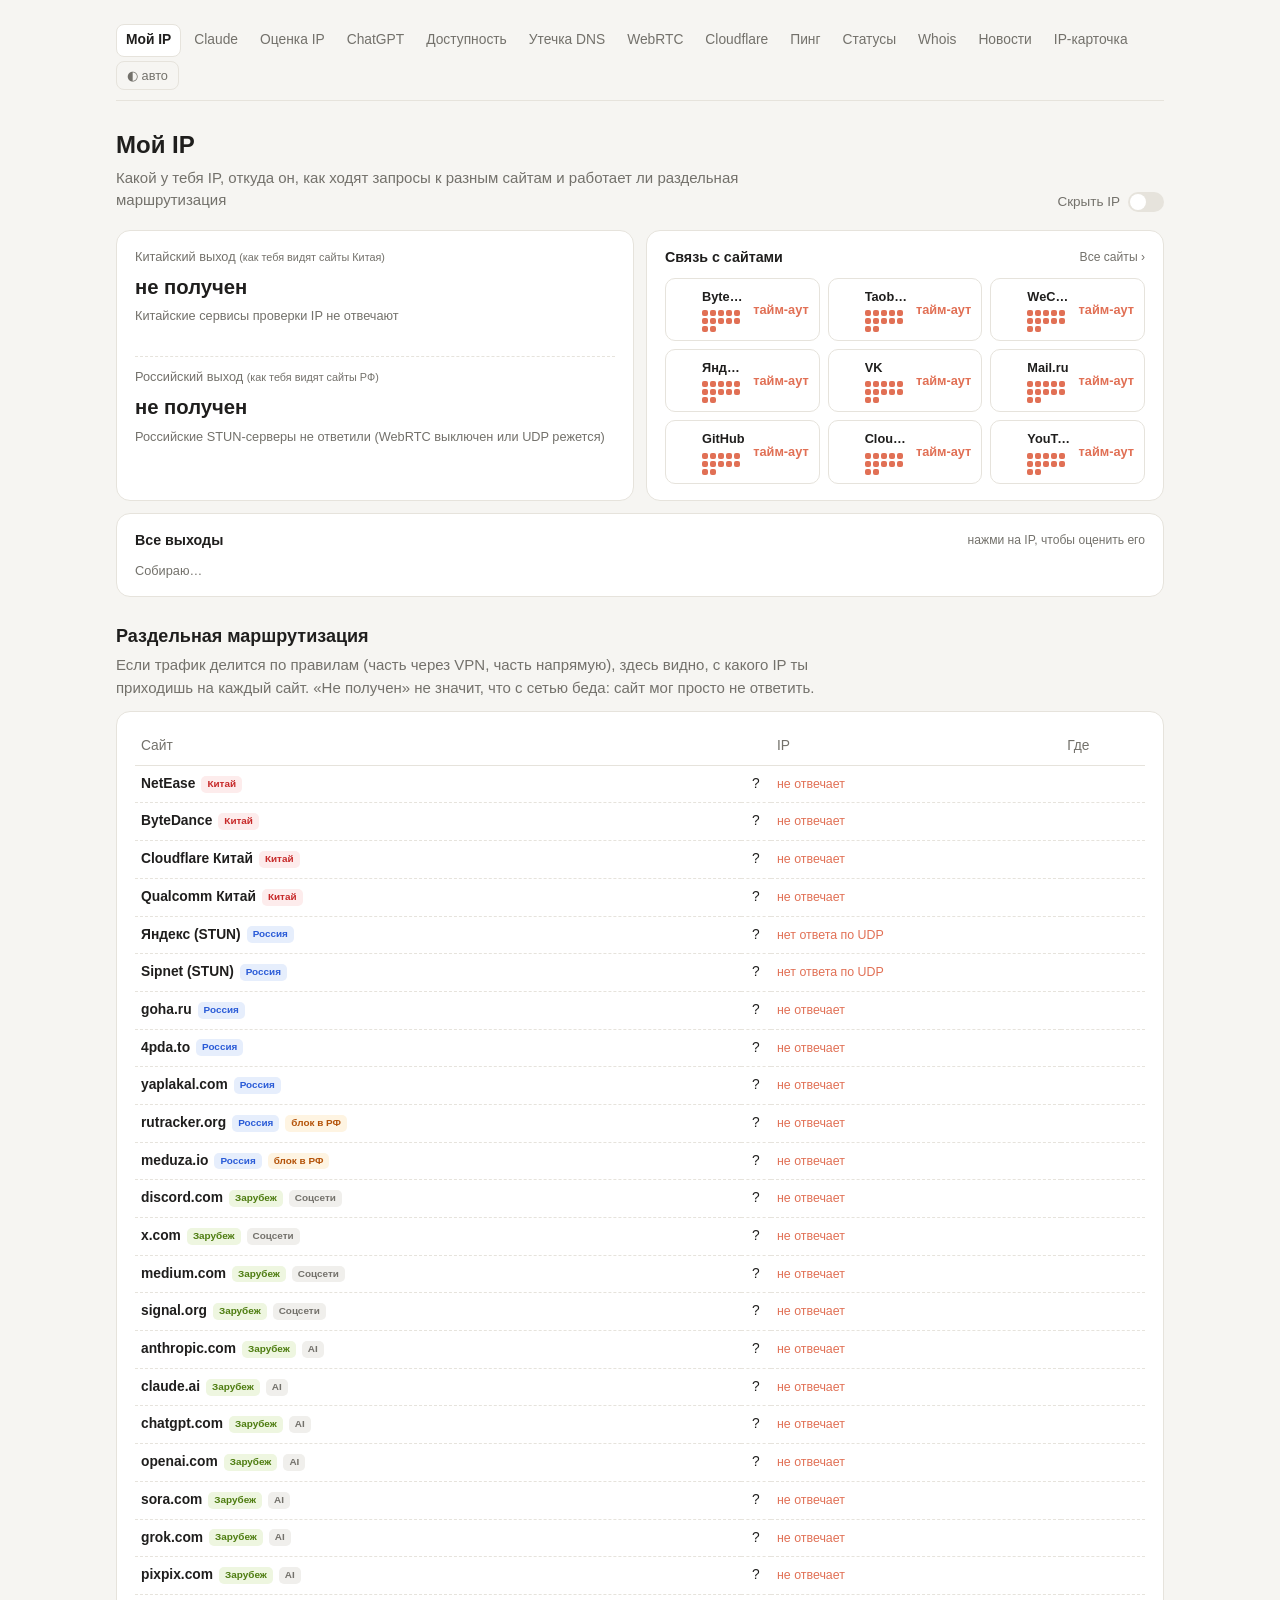
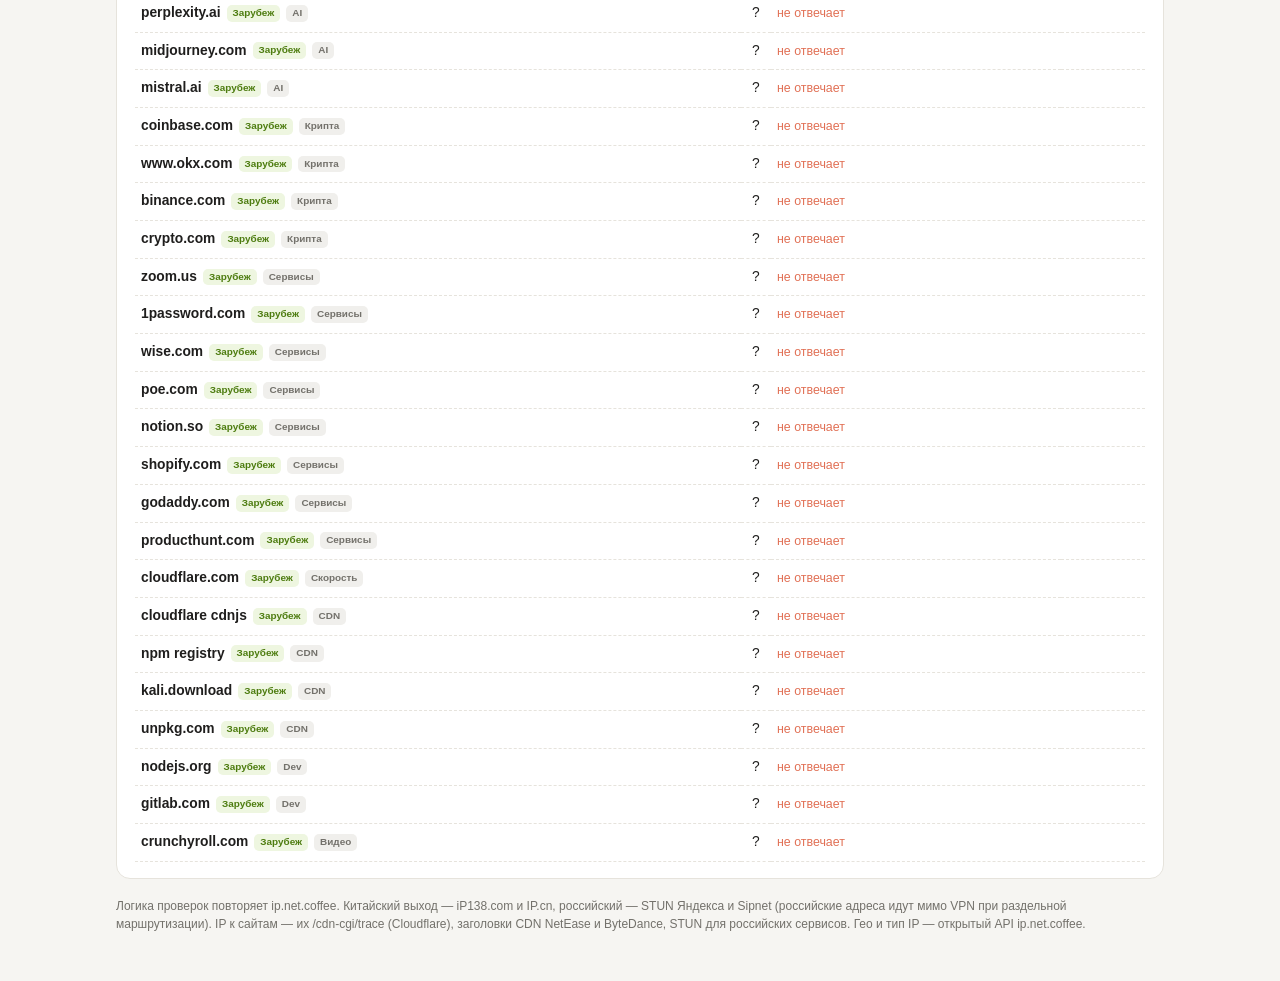
==== index.html @ 48718228 "Русская копия ip.net.coffee: все вкладки Co-Authored-By: Claude Opus 5.5 <noreply@anthropic.com>" ====
<!DOCTYPE html>
<html lang="ru">
<head>
<meta charset="UTF-8">
<meta name="viewport" content="width=device-width, initial-scale=1.0">
<meta name="robots" content="noindex, nofollow">
<meta name="theme-color" content="#cc785c">
<title>Мой IP — проверка</title>
<link rel="icon" href="data:image/svg+xml,%3Csvg xmlns='http://www.w3.org/2000/svg' viewBox='0 0 32 32'%3E%3Crect width='32' height='32' rx='8' fill='%23cc785c'/%3E%3Ctext x='16' y='22' font-size='16' text-anchor='middle' fill='white' font-family='Arial' font-weight='700'%3EIP%3C/text%3E%3C/svg%3E">
<link rel="stylesheet" href="common/site.css">
<script src="common/site.js"></script>
<style>
.exit-block{padding:10px 0;border-bottom:1px dashed var(--border)}
.exit-block:first-child{padding-top:0}
.exit-block:last-child{border-bottom:0;padding-bottom:0}
.ip-src{font-size:.82em;color:var(--muted);margin-top:2px;min-height:18px}
.ping-grid{display:grid;grid-template-columns:repeat(3,1fr);gap:8px}
.ping-item{display:flex;align-items:center;gap:8px;padding:8px 10px;border:1px solid var(--border);border-radius:10px;min-width:0}
.ping-icon{width:18px;height:18px;border-radius:4px;flex:0 0 auto;object-fit:contain}
.ping-name{font-size:.85em;font-weight:600;white-space:nowrap;overflow:hidden;text-overflow:ellipsis}
.ping-name .flag{width:14px;margin-left:3px;vertical-align:-1px}
.ping-dots{display:flex;gap:2px;margin-top:4px;flex-wrap:wrap}
.ping-dot{width:6px;height:6px;border-radius:2px}
.dot-pending{background:var(--border)}.dot-good{background:#1b8a2d}.dot-warn{background:#6fcf7c}.dot-bad{background:#f0c040}.dot-fail{background:#e17055}
.ping-ms{font-size:.85em;font-weight:700;flex:0 0 auto;min-width:44px;text-align:right;font-variant-numeric:tabular-nums}
.more-link{font-size:.85em;font-weight:400;color:var(--muted);text-decoration:none;white-space:nowrap}
.more-link:hover{color:var(--text)}
.split-ip-grid{display:flex;flex-wrap:wrap;gap:8px}
.split-ip-cell{display:inline-flex;align-items:center;gap:6px;padding:5px 10px;border:1px solid var(--border);border-radius:8px;text-decoration:none;font-size:.9em;font-variant-numeric:tabular-nums}
.split-ip-cell:hover{border-color:var(--accent)}
.split-ip-cell .flag{width:18px}
h2.sec{font-size:1.2em;margin:26px 0 4px}
.site-cell{display:flex;align-items:center;gap:6px;flex-wrap:wrap}
.favicon{width:16px;height:16px;border-radius:3px;object-fit:contain}
.site-name{font-weight:600}
.badge{font-size:.72em;padding:1px 6px;border-radius:5px;font-weight:600;white-space:nowrap;background:var(--neutral-bg);color:var(--neutral)}
.badge-cn{background:var(--danger-bg);color:var(--danger)}
.badge-ru{background:#e6eefc;color:#2a5bd7}
.badge-intl{background:var(--info-bg);color:var(--info)}
.badge-blocked{background:var(--warn-bg);color:var(--warn)}
:root[data-theme="dark"] .badge-ru{background:#1d2a45;color:#8fb3ff}
@media (prefers-color-scheme:dark){:root:not([data-theme="light"]) .badge-ru{background:#1d2a45;color:#8fb3ff}}
.ip-cell{font-variant-numeric:tabular-nums;word-break:break-all}
.geo-cell{color:var(--muted);font-size:.9em}
.err-text{color:#e17055;font-size:.9em}
.tbl td.flag-td{width:30px}
@media (max-width:860px){.ping-grid{grid-template-columns:repeat(2,1fr)}}
@media (max-width:600px){.geo-col{display:none}.tbl{font-size:.85em}}
</style>
</head>
<body>
<div class="container">
  <nav class="nav" id="nav"></nav>
  <div class="head">
    <div>
      <h1>Мой IP</h1>
      <p class="desc">Какой у тебя IP, откуда он, как ходят запросы к разным сайтам и работает ли раздельная маршрутизация</p>
    </div>
    <label class="toggle">Скрыть IP <input type="checkbox" id="ipMaskToggle"><span class="slider"></span></label>
  </div>

  <div class="grid2">
    <div class="card" id="ipCard">
      <div class="exit-block" id="cnBlock">
        <div class="label">Китайский выход <span class="small">(как тебя видят сайты Китая)</span></div>
        <div class="ip-addr" id="ipValue"><span class="loading" style="width:170px;height:22px"></span></div>
        <div class="ip-geo" id="ipGeo"><span class="loading" style="width:220px"></span></div>
        <div class="ip-src" id="ipSource"></div>
      </div>
      <div class="exit-block" id="ruBlock">
        <div class="label">Российский выход <span class="small">(как тебя видят сайты РФ)</span></div>
        <div class="ip-addr" id="ipValueRU"><span class="loading" style="width:170px;height:22px"></span></div>
        <div class="ip-geo" id="ipGeoRU"><span class="loading" style="width:220px"></span></div>
        <div class="ip-src" id="ipSourceRU"></div>
      </div>
    </div>
    <div class="card">
      <h2>Связь с сайтами <a class="more-link" href="link/">Все сайты ›</a></h2>
      <div class="ping-grid" id="pingGrid"></div>
    </div>
  </div>

  <div class="card">
    <h2>Все выходы <span class="small">нажми на IP, чтобы оценить его</span></h2>
    <div class="split-ip-grid" id="splitIpGrid"><span class="small">Собираю…</span></div>
  </div>

  <h2 class="sec">Раздельная маршрутизация</h2>
  <p class="desc" style="margin-bottom:12px">Если трафик делится по правилам (часть через VPN, часть напрямую), здесь видно, с какого IP ты приходишь на каждый сайт. «Не получен» не значит, что с сетью беда: сайт мог просто не ответить.</p>
  <div class="card tbl-wrap">
    <table class="tbl" id="mainTable">
      <thead><tr><th>Сайт</th><th></th><th>IP</th><th class="geo-col">Где</th></tr></thead>
      <tbody id="tableBody"></tbody>
    </table>
  </div>

  <div class="foot">Логика проверок повторяет ip.net.coffee. Китайский выход — iP138.com и IP.cn, российский — STUN Яндекса и Sipnet (российские адреса идут мимо VPN при раздельной маршрутизации). IP к сайтам — их /cdn-cgi/trace (Cloudflare), заголовки CDN NetEase и ByteDance, STUN для российских сервисов. Гео и тип IP — открытый API ip.net.coffee.</div>
</div>

<script>
const ASSET = NC + '/favicons/';

// ================================================================
//  Блок 1: выходы + связь с сайтами
// ================================================================
const pingTargets = [
  { name: 'ByteDance', icon: ASSET + 'bytedance.webp', url: 'https://perfops.byte-test.com/500b-bench.jpg', cc: 'cn' },
  { name: 'Taobao',    icon: ASSET + 'taobao.webp', url: 'https://www.taobao.com/favicon.ico', cc: 'cn' },
  { name: 'WeChat',    icon: ASSET + 'weixin.webp', url: 'https://res.wx.qq.com/a/wx_fed/assets/res/NTI4MWU5.ico', cc: 'cn' },
  { name: 'Яндекс',    icon: 'https://ya.ru/favicon.ico', url: 'https://ya.ru/favicon.ico', cc: 'ru' },
  { name: 'VK',        icon: 'https://vk.com/favicon.ico', url: 'https://vk.com/favicon.ico', cc: 'ru' },
  { name: 'Mail.ru',   icon: 'https://mail.ru/favicon.ico', url: 'https://e.mail.ru/favicon.ico', cc: 'ru' },
  { name: 'GitHub',    icon: ASSET + 'github.webp', url: 'https://github.com/generate_204' },
  { name: 'Cloudflare', icon: ASSET + 'cloudflare.webp', url: 'https://1.1.1.1/cdn-cgi/trace' },
  { name: 'YouTube',   icon: ASSET + 'youtube.webp', url: 'https://www.youtube.com/generate_204' },
];
const PING_ROUNDS = 12, PING_MIN_INTERVAL = 80;

function renderPingGrid() {
  document.getElementById('pingGrid').innerHTML = pingTargets.map((t, i) => `
    <div class="ping-item" id="ping-${i}">
      <img class="ping-icon" src="${t.icon}" alt="" onerror="this.style.visibility='hidden'">
      <div style="flex:1;min-width:0">
        <div class="ping-name" title="${esc(t.name)}">${esc(t.name)}${t.cc ? flagImg(t.cc) : ''}</div>
        <div class="ping-dots" id="ping-dots-${i}">${'<div class="ping-dot dot-pending"></div>'.repeat(PING_ROUNDS)}</div>
      </div>
      <div class="ping-ms" id="ping-ms-${i}" style="color:var(--muted)">-- мс</div>
    </div>`).join('');
}

// Один замер: no-cors fetch, тайм-аут 2,5 с
async function singlePing(url) {
  const start = performance.now();
  try {
    await fetch(url, { mode: 'no-cors', cache: 'no-store', signal: AbortSignal.timeout(2500) });
    return Math.round(performance.now() - start);
  } catch { return -1; }
}
function dotClass(ms) { return ms < 0 ? 'dot-fail' : ms < 100 ? 'dot-good' : ms < 400 ? 'dot-warn' : 'dot-bad'; }

// 1 прогрев (не показываем) + 12 замеров, на экране медиана
const pingHistory = pingTargets.map(() => []);
async function runPings() {
  await Promise.allSettled(pingTargets.map(t => singlePing(t.url)));
  await Promise.allSettled(pingTargets.map(async (t, i) => {
    for (let round = 0; round < PING_ROUNDS; round++) {
      const roundStart = performance.now();
      const ms = await singlePing(t.url);
      document.getElementById(`ping-dots-${i}`).children[round].className = 'ping-dot ' + dotClass(ms);
      const msEl = document.getElementById(`ping-ms-${i}`);
      if (ms >= 0) pingHistory[i].push(ms);
      const valid = pingHistory[i].slice().sort((a, b) => a - b);
      if (valid.length) {
        const median = valid[Math.floor(valid.length / 2)];
        msEl.textContent = Math.min(median, 999) + ' мс';
        msEl.style.color = median < 100 ? '#1b8a2d' : median < 400 ? '#6fcf7c' : '#f0c040';
      } else if (ms < 0) {
        msEl.textContent = 'тайм-аут';
        msEl.style.color = '#e17055';
      }
      const elapsed = performance.now() - roundStart;
      if (elapsed < PING_MIN_INTERVAL && round < PING_ROUNDS - 1) await new Promise(r => setTimeout(r, PING_MIN_INTERVAL - elapsed));
    }
  }));
}

// ----- Китайский выход: iP138 и IP.cn (как у оригинала) -----
async function fetchIP138() {
  try {
    const html = await (await fetch('https://2026.ip138.com/', { signal: AbortSignal.timeout(8000) })).text();
    const ipMatch = html.match(/(\d{1,3}\.\d{1,3}\.\d{1,3}\.\d{1,3})/);
    const geoMatch = html.match(/来自：([^<\n]+)/);
    if (ipMatch) return { ip: ipMatch[1], geo: geoMatch ? geoMatch[1].trim() : '', source: 'iP138.com' };
  } catch {}
  return null;
}
async function fetchIPCN() {
  try {
    const text = await (await fetch('https://my.ip.cn/', { signal: AbortSignal.timeout(8000) })).text();
    const ipMatch = text.match(/(\d{1,3}\.\d{1,3}\.\d{1,3}\.\d{1,3})/);
    const geoMatch = text.match(/归属地：(.+)/);
    if (ipMatch) return { ip: ipMatch[1], geo: geoMatch ? geoMatch[1].trim() : '', source: 'IP.cn' };
  } catch {}
  return null;
}

// Китайские базы часто врут по странам. Сверяем их текст с кодом страны с бэкенда:
// совпало — верим источнику, нет — берём гео из GeoIP (как у оригинала).
const CC_TO_CN_PREFIX = {
  cn:['中国'], hk:['香港','中国香港'], mo:['澳门','中国澳门'], tw:['台湾','中国台湾'],
  jp:['日本'], kr:['韩国'], sg:['新加坡'], my:['马来西亚'], th:['泰国'], vn:['越南'], id:['印度尼西亚','印尼'],
  ph:['菲律宾'], in:['印度'], pk:['巴基斯坦'], bd:['孟加拉'], ir:['伊朗'], il:['以色列'], ae:['阿联酋','阿拉伯联合酋长国'],
  sa:['沙特'], tr:['土耳其'], us:['美国'], ca:['加拿大'], mx:['墨西哥'], br:['巴西'], ar:['阿根廷'], cl:['智利'],
  gb:['英国'], ie:['爱尔兰'], fr:['法国'], de:['德国'], it:['意大利'], es:['西班牙'], pt:['葡萄牙'], nl:['荷兰'],
  be:['比利时'], ch:['瑞士'], at:['奥地利'], se:['瑞典'], no:['挪威'], dk:['丹麦'], fi:['芬兰'],
  pl:['波兰'], cz:['捷克'], ru:['俄罗斯','俄国'], ua:['乌克兰'], au:['澳大利亚','澳洲'], nz:['新西兰'],
  za:['南非'], eg:['埃及'], ng:['尼日利亚'], ke:['肯尼亚']
};
async function pickValidatedGeo(ip, candidates) {
  const g = await lookupGeo(ip);
  const cc = (g?.countryCode || '').toLowerCase();
  const prefixes = cc ? (CC_TO_CN_PREFIX[cc] || null) : null;
  const matches = text => !!prefixes && !!text && prefixes.some(p => {
    if (!text.startsWith(p)) return false;
    const next = text[p.length];
    return !next || next === ' ' || next === '　';
  });
  if (!cc) {
    const longest = candidates.filter(c => c && c.geo).reduce((a, b) => (a.geo.length >= b.geo.length ? a : b), { geo: '', source: '' });
    return longest.geo ? { ...longest, ok: true } : { ...(candidates[0] || { geo: '', source: '' }), ok: true };
  }
  const valid = candidates.filter(c => c && c.geo && matches(c.geo));
  if (valid.length) return { ...valid.reduce((a, b) => a.geo.length >= b.geo.length ? a : b), ok: true };
  return { geo: '', source: 'GeoIP', ok: false };
}

// Тип IP по оценке риска — те же правила, что у оригинала
async function fillIPType(ip, el) {
  try {
    const r = await fetch(`${NC}/api/iprisk/${ip}`, { signal: AbortSignal.timeout(5000) });
    if (!r.ok) return;
    const d = await r.json();
    const t = d.company_type || '';
    const tStr = { isp: 'ISP', hosting: 'Hosting', business: 'Business', education: 'Education' }[t] || t;
    let prop;
    if (d.isResidential === true && t === 'business') prop = 'бизнес-интернет (Business)';
    else if (d.isResidential === true) prop = 'домашний интернет' + (tStr ? ` (${tStr})` : '');
    else if (d.is_datacenter === true && t === 'business') prop = 'выделенная бизнес-линия (Business)';
    else if (d.is_datacenter === true) prop = 'IP дата-центра' + (tStr ? ` (${tStr})` : '');
    else if (t === 'education') prop = 'учебная сеть (Education)';
    else prop = tStr ? `неизвестно (${tStr})` : 'неизвестно';
    el.dataset.prop = prop;
    el.innerHTML = `${esc(el.dataset.src || '')}${el.dataset.src ? ' · ' : ''}<b>${esc(prop)}</b>`;
  } catch {}
}

async function renderIPResult(ip, providerGeo, source, valueEl, geoEl, sourceEl) {
  const g = await lookupGeo(ip);
  valueEl.innerHTML = `${flagImg(g?.countryCode)} ${linkIP(ip)}`;
  // Гео показываем по-русски из GeoIP; текст китайского источника — во всплывашке
  const geoText = g?.geoString || providerGeo || '';
  geoEl.textContent = geoText;
  geoEl.title = providerGeo ? `${geoText}\n${source}: ${providerGeo}` : geoText;
  sourceEl.dataset.src = 'источник: ' + source;
  sourceEl.textContent = sourceEl.dataset.src;
  await fillIPType(ip, sourceEl);
}

function addBackupBlock(afterId, idSuffix, label) {
  const b = document.createElement('div');
  b.className = 'exit-block';
  b.innerHTML = `<div class="label">${label}</div><div class="ip-addr" id="ipValue${idSuffix}"></div><div class="ip-geo" id="ipGeo${idSuffix}"></div><div class="ip-src" id="ipSource${idSuffix}"></div>`;
  document.getElementById(afterId).after(b);
  return ['ipValue', 'ipGeo', 'ipSource'].map(p => document.getElementById(p + idSuffix));
}

// Два источника: оба упали / один / оба с одним IP / с разными IP (тогда вторая карточка)
async function runIPQuery() {
  const [r138, rCN] = await Promise.allSettled([fetchIP138(), fetchIPCN()]);
  const ip138 = r138.value || null, ipCN = rCN.value || null;
  const v = document.getElementById('ipValue'), g = document.getElementById('ipGeo'), s = document.getElementById('ipSource');
  if (!ip138 && !ipCN) { v.textContent = 'не получен'; g.textContent = 'Китайские сервисы проверки IP не отвечают'; return; }
  if (!ip138 || !ipCN) {
    const r = ip138 || ipCN;
    const p = await pickValidatedGeo(r.ip, [{ geo: r.geo, source: r.source }]);
    return renderIPResult(r.ip, r.geo, p.ok ? r.source : r.source + ' (страна исправлена по GeoIP)', v, g, s);
  }
  if (ip138.ip === ipCN.ip) {
    const p = await pickValidatedGeo(ip138.ip, [{ geo: ip138.geo, source: 'iP138.com' }, { geo: ipCN.geo, source: 'IP.cn' }]);
    return renderIPResult(ip138.ip, p.geo || ip138.geo, p.ok ? 'iP138.com / IP.cn' : 'iP138.com / IP.cn (страна исправлена по GeoIP)', v, g, s);
  }
  const p1 = await pickValidatedGeo(ip138.ip, [{ geo: ip138.geo, source: 'iP138.com' }]);
  await renderIPResult(ip138.ip, ip138.geo, p1.ok ? 'iP138.com' : 'iP138.com (страна исправлена по GeoIP)', v, g, s);
  const [v2, g2, s2] = addBackupBlock('cnBlock', 'CN2', 'Китайский выход (запасной)');
  const p2 = await pickValidatedGeo(ipCN.ip, [{ geo: ipCN.geo, source: 'IP.cn' }]);
  await renderIPResult(ipCN.ip, ipCN.geo, p2.ok ? 'IP.cn' : 'IP.cn (страна исправлена по GeoIP)', v2, g2, s2);
}

// ----- Российский выход: STUN Яндекса и Sipnet, та же логика двух источников -----
async function runRUQuery() {
  const [ya, sip] = await Promise.all(RU_STUN.map(u => stunIP(u, 4000)));
  const v = document.getElementById('ipValueRU'), g = document.getElementById('ipGeoRU'), s = document.getElementById('ipSourceRU');
  if (!ya && !sip) { v.textContent = 'не получен'; g.textContent = 'Российские STUN-серверы не ответили (WebRTC выключен или UDP режется)'; return; }
  if (!ya || !sip) return renderIPResult(ya || sip, '', ya ? 'STUN Яндекса' : 'STUN Sipnet', v, g, s);
  if (ya === sip) return renderIPResult(ya, '', 'STUN Яндекса / Sipnet', v, g, s);
  await renderIPResult(ya, '', 'STUN Яндекса', v, g, s);
  const [v2, g2, s2] = addBackupBlock('ruBlock', 'RU2', 'Российский выход (запасной)');
  await renderIPResult(sip, '', 'STUN Sipnet', v2, g2, s2);
}

// ================================================================
//  Блок 2: раздельная маршрутизация
// ================================================================
const tests = [
  // ---- Китай (как у оригинала) ----
  { name: 'NetEase',          type: 'cn', method: 'netease', iconPath: 'netease.png' },
  { name: 'ByteDance',        type: 'cn', method: 'bytedance', url: 'https://perfops.byte-test.com/500b-bench.jpg', icon: 'bytedance' },
  { name: 'Cloudflare Китай', type: 'cn', method: 'cftrace', domain: 'www.cloudflare-cn.com', icon: 'cloudflare' },
  { name: 'Qualcomm Китай',   type: 'cn', method: 'cftrace', domain: 'www.qualcomm.cn', iconPath: 'qualcomm.png' },

  // ---- Россия (добавлено) ----
  { name: 'Яндекс (STUN)', type: 'ru', method: 'stun', stun: 'stun:stun.rtc.yandex.net:3478', iconUrl: 'https://ya.ru/favicon.ico' },
  { name: 'Sipnet (STUN)', type: 'ru', method: 'stun', stun: 'stun:stun.sipnet.ru:3478', iconUrl: 'https://www.sipnet.ru/favicon.ico' },
  { name: 'goha.ru',       type: 'ru', method: 'cftrace', domain: 'www.goha.ru', iconUrl: 'https://www.goha.ru/favicon.ico' },
  { name: '4pda.to',       type: 'ru', method: 'cftrace', domain: '4pda.to', iconUrl: 'https://4pda.to/favicon.ico' },
  { name: 'yaplakal.com',  type: 'ru', method: 'cftrace', domain: 'www.yaplakal.com', iconUrl: 'https://www.yaplakal.com/favicon.ico' },
  { name: 'rutracker.org', type: 'ru', extra: ['blocked'], method: 'cftrace', domain: 'rutracker.org', iconUrl: 'https://rutracker.org/favicon.ico' },
  { name: 'meduza.io',     type: 'ru', extra: ['blocked'], method: 'cftrace', domain: 'meduza.io', iconUrl: 'https://meduza.io/favicon.ico' },

  // ---- Зарубежные: соцсети ----
  { name: 'discord.com', type: 'intl', extra: ['social'], method: 'cftrace', domain: 'gateway.discord.gg', icon: 'discord' },
  { name: 'x.com',       type: 'intl', extra: ['social'], method: 'cftrace', domain: 'x.com', icon: 'x' },
  { name: 'medium.com',  type: 'intl', extra: ['social'], method: 'cftrace', domain: 'medium.com', icon: 'medium' },
  { name: 'signal.org',  type: 'intl', extra: ['social'], method: 'cftrace', domain: 'signal.org', icon: 'signal' },
  // ---- AI ----
  { name: 'anthropic.com',  type: 'intl', extra: ['ai'], method: 'cftrace', domain: 'anthropic.com', icon: 'anthropic' },
  { name: 'claude.ai',      type: 'intl', extra: ['ai'], method: 'cftrace', domain: 'claude.ai', icon: 'claude' },
  { name: 'chatgpt.com',    type: 'intl', extra: ['ai'], method: 'cftrace', domain: 'chatgpt.com', iconPath: 'chatgpticon.png?v=1' },
  { name: 'openai.com',     type: 'intl', extra: ['ai'], method: 'cftrace', domain: 'openai.com', icon: 'openai' },
  { name: 'sora.com',       type: 'intl', extra: ['ai'], method: 'cftrace', domain: 'sora.com', icon: 'sora' },
  { name: 'grok.com',       type: 'intl', extra: ['ai'], method: 'cftrace', domain: 'grok.com', iconPath: 'grok.png?v=4' },
  { name: 'pixpix.com',     type: 'intl', extra: ['ai'], method: 'cftrace', domain: 'pixpix.com', iconPath: 'link/pixpix.ico?v=4' },
  { name: 'perplexity.ai',  type: 'intl', extra: ['ai'], method: 'cftrace', domain: 'www.perplexity.ai', icon: 'perplexity' },
  { name: 'midjourney.com', type: 'intl', extra: ['ai'], method: 'cftrace', domain: 'midjourney.com', icon: 'midjourney' },
  { name: 'mistral.ai',     type: 'intl', extra: ['ai'], method: 'cftrace', domain: 'mistral.ai', icon: 'mistral' },
  // ---- Крипта ----
  { name: 'coinbase.com', type: 'intl', extra: ['crypto'], method: 'cftrace', domain: 'coinbase.com', icon: 'coinbase' },
  { name: 'www.okx.com',  type: 'intl', extra: ['crypto'], method: 'cftrace', domain: 'www.okx.com', icon: 'okx' },
  { name: 'binance.com',  type: 'intl', extra: ['crypto'], method: 'cftrace', domain: 'www.binance.info', iconPath: 'binance.png' },
  { name: 'crypto.com',   type: 'intl', extra: ['crypto'], method: 'cftrace', domain: 'crypto.com', iconPath: 'crypto.png' },
  // ---- Работа и сервисы ----
  { name: 'zoom.us',         type: 'intl', extra: ['tools'], method: 'cftrace', domain: 'zoom.us', icon: 'zoom' },
  { name: '1password.com',   type: 'intl', extra: ['tools'], method: 'cftrace', domain: '1password.com', icon: '1password' },
  { name: 'wise.com',        type: 'intl', extra: ['tools'], method: 'cftrace', domain: 'wise.com', icon: 'wise' },
  { name: 'poe.com',         type: 'intl', extra: ['tools'], method: 'cftrace', domain: 'poe.com', icon: 'poe' },
  { name: 'notion.so',       type: 'intl', extra: ['tools'], method: 'cftrace', domain: 'notion.so', iconPath: 'notion.png' },
  { name: 'shopify.com',     type: 'intl', extra: ['tools'], method: 'cftrace', domain: 'shopify.com', iconPath: 'shopify.png' },
  { name: 'godaddy.com',     type: 'intl', extra: ['tools'], method: 'cftrace', domain: 'godaddy.com', icon: 'godaddy' },
  { name: 'producthunt.com', type: 'intl', extra: ['tools'], method: 'cftrace', domain: 'producthunt.com', icon: 'producthunt' },
  // ---- Скорость / сеть ----
  { name: 'cloudflare.com', type: 'intl', extra: ['speed'], method: 'cftrace', domain: 'www.cloudflare.com', icon: 'cloudflare' },
  // ---- Разработка / CDN ----
  { name: 'cloudflare cdnjs', type: 'intl', extra: ['static'], method: 'cftrace', domain: 'cdnjs.cloudflare.com', icon: 'cdnjs' },
  { name: 'npm registry',     type: 'intl', extra: ['static'], method: 'cftrace', domain: 'registry.npmjs.org', icon: 'npmjs' },
  { name: 'kali.download',    type: 'intl', extra: ['static'], method: 'cftrace', domain: 'kali.download', iconPath: 'kali.png' },
  { name: 'unpkg.com',        type: 'intl', extra: ['static'], method: 'cftrace', domain: 'unpkg.com', icon: 'unpkg' },
  { name: 'nodejs.org',       type: 'intl', extra: ['dev'], method: 'cftrace', domain: 'nodejs.org', icon: 'nodejs' },
  { name: 'gitlab.com',       type: 'intl', extra: ['dev'], method: 'cftrace', domain: 'gitlab.com', icon: 'gitlab' },
  // ---- Стриминг ----
  { name: 'crunchyroll.com', type: 'intl', extra: ['media'], method: 'cftrace', domain: 'crunchyroll.com', icon: 'crunchyroll' },
];

const state = tests.map(() => ({ status: 'pending', ip: null, geo: null, countryCode: null, error: null }));

function faviconUrl(t) {
  if (t.iconUrl) return t.iconUrl;
  if (t.iconPath) return ASSET + t.iconPath;
  if (t.icon) return ASSET + t.icon + '.webp';
  return '[data-uri]';
}
function badgeHTML(type, extras) {
  let h = type === 'cn' ? '<span class="badge badge-cn">Китай</span>'
    : type === 'ru' ? '<span class="badge badge-ru">Россия</span>'
    : '<span class="badge badge-intl">Зарубеж</span>';
  const labels = { ai: 'AI', crypto: 'Крипта', social: 'Соцсети', tools: 'Сервисы', speed: 'Скорость', dev: 'Dev', media: 'Видео', static: 'CDN', blocked: 'блок в РФ' };
  for (const e of extras || []) h += `<span class="badge${e === 'blocked' ? ' badge-blocked' : ''}">${labels[e] || e}</span>`;
  return h;
}

// ----- Гео: свой кэш по /24, бэкенд → запасные API (как у оригинала) -----
const geoCache = new Map(), geoInflight = new Map();
function normalizeIp(ip) { return /^\d+\.\d+\.\d+\.\d+$/.test(ip) ? ip.replace(/\.\d+$/, '.1') : ip; }
async function fetchGeoFromServer(ip) {
  const r = await fetch(`${NC}/api/geoip/${ip}`, { signal: AbortSignal.timeout(5000) });
  if (!r.ok) return null;
  const d = await r.json();
  return { geoString: [d.country, d.region, d.city, d.isp].filter(Boolean).join(' · '), countryCode: d.country_code || null };
}
async function fetchGeoFallback(ip) {
  try {
    const r = await fetch(`https://api.ip.sb/geoip/${ip}`, { signal: AbortSignal.timeout(5000) });
    if (r.ok) { const d = await r.json(); if (d.country) return { geoString: [d.country, d.region, d.city, d.isp || d.organization].filter(Boolean).join(' · '), countryCode: d.country_code?.toLowerCase() || null }; }
  } catch {}
  try {
    const d = await (await fetch(`https://ipwho.is/${ip}`, { signal: AbortSignal.timeout(5000) })).json();
    if (d.success) return { geoString: [d.country, d.region, d.city, d.connection?.isp].filter(Boolean).join(' · '), countryCode: d.country_code?.toLowerCase() || null };
  } catch {}
  return null;
}
async function lookupGeo(ip) {
  if (!ip) return null;
  const key = normalizeIp(ip);
  if (geoCache.has(key)) return geoCache.get(key);
  if (geoInflight.has(key)) return geoInflight.get(key);
  const p = (async () => {
    let res = null;
    try { res = await fetchGeoFromServer(ip); } catch {}
    if (!res) { try { res = await fetchGeoFallback(ip); } catch {} }
    if (res) geoCache.set(key, res);
    return res;
  })();
  geoInflight.set(key, p);
  try { return await p; } finally { geoInflight.delete(key); }
}

// ----- Способы узнать IP выхода к сайту -----
async function detectCftrace(domain) {
  const e = await trace(`https://${domain}/cdn-cgi/trace`, 5000);
  return { ip: e.ip || null, loc: e.loc?.toLowerCase() || null };
}
async function detectNetease() {
  const r = await fetch('https://necaptcha.nosdn.127.net/ab7f4275c1744aa28e0a8f3a1c58c532.png', { method: 'HEAD', cache: 'no-store', signal: AbortSignal.timeout(5000) });
  const ip = r.headers.get('cdn-user-ip');
  if (ip) return { ip };
  throw new Error('IP не получен');
}
async function detectBytedance(url) {
  const r = await fetch(url, { method: 'HEAD', cache: 'no-store', signal: AbortSignal.timeout(5000) });
  const ip = r.headers.get('x-request-ip') || r.headers.get('x-response-cinfo');
  if (ip) return { ip };
  throw new Error('IP не получен');
}
// Для российских сервисов без Cloudflare: STUN-сервер сам называет адрес, с которого пришёл запрос
async function detectStun(url) {
  const ip = await stunIP(url, 4000);
  if (ip) return { ip };
  throw new Error('нет ответа по UDP');
}
function errText(e) {
  if (!e) return 'не удалось';
  if (e.name === 'TimeoutError' || e.name === 'AbortError') return 'тайм-аут';
  if (e.name === 'TypeError') return 'не отвечает';
  return e.message || 'не удалось';
}

async function runTest(i) {
  const t = tests[i];
  state[i].status = 'loading';
  renderRow(i);
  try {
    let res;
    switch (t.method) {
      case 'cftrace': res = await detectCftrace(t.domain); break;
      case 'netease': res = await detectNetease(); break;
      case 'bytedance': res = await detectBytedance(t.url); break;
      case 'stun': res = await detectStun(t.stun); break;
    }
    const ip = res?.ip || null;
    Object.assign(state[i], { ip, countryCode: res?.loc || null, status: ip ? 'done' : 'error', error: ip ? null : 'IP не получен' });
    if (ip) {
      renderRow(i);
      const g = await lookupGeo(ip);
      if (g) { state[i].geo = g.geoString; if (!state[i].countryCode) state[i].countryCode = g.countryCode; }
    }
    renderRow(i);
  } catch (e) {
    state[i].status = 'error';
    state[i].error = errText(e);
    renderRow(i);
  }
}

function rowCells(i) {
  const t = tests[i], s = state[i];
  const site = `<td><div class="site-cell"><img class="favicon" src="${faviconUrl(t)}" alt="" onerror="this.style.display='none'"><span class="site-name">${esc(t.name)}</span>${badgeHTML(t.type, t.extra)}</div></td>`;
  let f, ip, geo;
  if (s.status === 'pending') { f = '<td class="flag-td"></td>'; ip = '<td></td>'; geo = '<td class="geo-col"></td>'; }
  else if (s.status === 'loading') { f = '<td class="flag-td"></td>'; ip = '<td><span class="loading" style="width:110px"></span></td>'; geo = '<td class="geo-col"><span class="loading" style="width:160px"></span></td>'; }
  else if (s.status === 'error') { f = '<td class="flag-td" style="text-align:center">?</td>'; ip = `<td><span class="err-text">${esc(s.error || 'не удалось')}</span></td>`; geo = '<td class="geo-col"></td>'; }
  else {
    f = `<td class="flag-td">${flagImg(s.countryCode)}</td>`;
    ip = `<td class="ip-cell">${displayIP(s.ip)}</td>`;
    geo = `<td class="geo-col geo-cell">${s.geo ? esc(s.geo) : '<span class="loading" style="width:140px"></span>'}</td>`;
  }
  return site + f + ip + geo;
}
function renderTable() { document.getElementById('tableBody').innerHTML = tests.map((_, i) => `<tr>${rowCells(i)}</tr>`).join(''); }
function renderRow(i) {
  const tr = document.getElementById('tableBody').children[i];
  if (!tr) return renderTable();
  tr.innerHTML = rowCells(i);
  renderSplitIpSummary();
}

// ----- Сводка уникальных выходов -----
function compactIp(ip) {
  if (!ip || !ip.includes(':') || ip.length <= 22) return ip;
  const p = ip.split(':');
  return p[0] + ':' + p[1] + '…' + p[p.length - 1];
}
function renderSplitIpSummary() {
  const seen = new Map();
  for (const s of state) {
    if (s.status !== 'done' || !s.ip) continue;
    if (!seen.has(s.ip)) seen.set(s.ip, s.countryCode || '');
    else if (!seen.get(s.ip) && s.countryCode) seen.set(s.ip, s.countryCode);
  }
  const grid = document.getElementById('splitIpGrid');
  if (!seen.size) return;
  grid.innerHTML = [...seen.entries()].map(([ip, cc]) =>
    `<a class="split-ip-cell" href="${ROOT}ip/?q=${encodeURIComponent(ip)}" target="_blank" rel="noopener" title="Оценить ${esc(ip)}">${flagImg(cc)}<span class="ip-mask-target">${esc(compactIp(ip))}</span></a>`
  ).join('');
}

// ----- Пул с ограничением параллельности + 2 повтора упавших -----
function runWithLimit(items, limit, worker) {
  return new Promise(resolve => {
    let cursor = 0, active = 0, done = 0;
    const total = items.length;
    if (!total) return resolve();
    (function next() {
      while (active < limit && cursor < total) {
        const i = cursor++; active++;
        Promise.resolve(worker(i)).catch(() => {}).finally(() => { active--; done++; done === total ? resolve() : next(); });
      }
    })();
  });
}
async function runAll() {
  await runWithLimit(tests, 12, i => runTest(i));
  for (let attempt = 1; attempt <= 2; attempt++) {
    const failed = state.map((s, i) => s.status === 'error' ? i : -1).filter(i => i >= 0);
    if (!failed.length) break;
    await new Promise(r => setTimeout(r, 2000 * attempt));
    await runWithLimit(failed, 12, k => runTest(failed[k]));
  }
}

renderPingGrid();
runIPQuery();
runRUQuery();
runPings();
renderTable();
runAll();
</script>
</body>
</html>
---- common/site.css ----
:root{
  --bg:#f6f5f2;--card:#fff;--text:#1f1e1d;--muted:#73716b;--border:#e6e3dc;--accent:#cc785c;
  --safe-bg:#e8f7ee;--safe:#15803d;--safe-dark-bg:#15803d;--safe-dark:#fff;
  --warn-bg:#fef4e2;--warn:#b45309;--danger-bg:#fdecec;--danger:#c62828;
  --info-bg:#eef6e0;--info:#4d7c0f;--neutral-bg:#f0efec;--neutral:#73716b;
}
@media (prefers-color-scheme:dark){:root:not([data-theme="light"]){
  --bg:#1f1e1d;--card:#2a2927;--text:#f1efe9;--muted:#a19e96;--border:#3a3835;
  --safe-bg:#183626;--safe:#4ade80;--safe-dark-bg:#16a34a;--warn-bg:#3b2d14;--warn:#fbbf24;
  --danger-bg:#3d1c1c;--danger:#f87171;--info-bg:#27331a;--info:#a3e635;--neutral-bg:#353330;--neutral:#a19e96;
}}
:root[data-theme="dark"]{
  --bg:#1f1e1d;--card:#2a2927;--text:#f1efe9;--muted:#a19e96;--border:#3a3835;
  --safe-bg:#183626;--safe:#4ade80;--safe-dark-bg:#16a34a;--warn-bg:#3b2d14;--warn:#fbbf24;
  --danger-bg:#3d1c1c;--danger:#f87171;--info-bg:#27331a;--info:#a3e635;--neutral-bg:#353330;--neutral:#a19e96;
}
*{box-sizing:border-box}
body{margin:0;background:var(--bg);color:var(--text);font:15px/1.5 -apple-system,BlinkMacSystemFont,"Segoe UI",Roboto,Arial,sans-serif}
.container{max-width:1080px;margin:0 auto;padding:24px 16px 48px}
h1{font-size:1.6em;margin:8px 0 4px}
.head{display:flex;justify-content:space-between;align-items:flex-end;gap:12px;flex-wrap:wrap;margin-bottom:18px}
.desc{color:var(--muted);margin:0;max-width:720px}
.toggle{display:flex;align-items:center;gap:8px;color:var(--muted);font-size:.9em;cursor:pointer;user-select:none}
.toggle input{display:none}
.slider{width:36px;height:20px;border-radius:10px;background:var(--border);position:relative;transition:.2s}
.slider:after{content:"";position:absolute;left:2px;top:2px;width:16px;height:16px;border-radius:50%;background:#fff;transition:.2s}
.toggle input:checked+.slider{background:var(--accent)}
.toggle input:checked+.slider:after{left:18px}
.banner{display:none;border-radius:10px;padding:10px 14px;margin-bottom:14px;font-size:.92em}
.banner.warn{background:var(--warn-bg);color:var(--warn)}
.banner.danger{background:var(--danger-bg);color:var(--danger)}
.ip-row{display:grid;grid-template-columns:repeat(3,1fr);gap:12px;margin-bottom:12px}
.card{background:var(--card);border:1px solid var(--border);border-radius:14px;padding:16px 18px;min-width:0}
.card h2{font-size:.95em;margin:0 0 10px;display:flex;align-items:center;gap:8px;justify-content:space-between}
.label{color:var(--muted);font-size:.85em;margin-bottom:6px}
.ip-addr{font-size:1.35em;font-weight:700;display:flex;align-items:center;gap:8px;min-height:30px;word-break:break-all}
.ip-geo{color:var(--muted);font-size:.85em;margin-top:4px;min-height:20px;white-space:nowrap;overflow:hidden;text-overflow:ellipsis}
.ip-hero.main{border-color:var(--accent)}
.grid2{display:grid;grid-template-columns:repeat(2,1fr);gap:12px;margin-bottom:12px}
.grid3{display:grid;grid-template-columns:repeat(3,1fr);gap:12px;margin-bottom:12px}
.risk-row{display:flex;justify-content:space-between;align-items:flex-start;gap:12px;padding:7px 0;border-bottom:1px dashed var(--border)}
.risk-row:last-child{border-bottom:0}
.risk-label{color:var(--muted);flex:0 0 auto}
.risk-value{text-align:right;font-weight:600;min-width:0;word-break:break-word}
.small{font-size:.85em;font-weight:400;color:var(--muted)}
.tag{display:inline-block;padding:1px 8px;border-radius:6px;font-size:.82em;font-weight:600;white-space:nowrap}
.tag-safe{background:var(--safe-bg);color:var(--safe)}
.tag-safe-dark{background:var(--safe-dark-bg);color:var(--safe-dark)}
.tag-info{background:var(--info-bg);color:var(--info)}
.tag-warn{background:var(--warn-bg);color:var(--warn)}
.tag-danger{background:var(--danger-bg);color:var(--danger)}
.tag-neutral{background:var(--neutral-bg);color:var(--neutral)}
.gauge-score{font-size:2.4em;font-weight:800;line-height:1.1}
.gauge{position:relative;height:10px;border-radius:5px;margin:14px 0 6px;background:linear-gradient(90deg,#ef4444,#eab308 25%,#84cc16 50%,#16a34a 80%,#22c55e)}
.gauge-ptr{position:absolute;top:-5px;width:4px;height:20px;border-radius:2px;background:var(--text);transform:translateX(-50%);transition:left .6s;left:0;opacity:.3}
.gauge-marks{display:flex;justify-content:space-between;color:var(--muted);font-size:.75em}
.gauge-text{margin-top:10px;color:var(--muted)}
.loading{display:inline-block;height:14px;width:120px;border-radius:4px;background:linear-gradient(90deg,var(--neutral-bg),var(--border),var(--neutral-bg));background-size:200% 100%;animation:sh 1.2s infinite}
@keyframes sh{to{background-position:-200% 0}}
.flag{width:22px;height:auto;border-radius:2px;vertical-align:middle}
a{color:inherit}
.ip-link{text-decoration:none}.ip-link:hover{text-decoration:underline}
.btn{background:none;border:1px solid var(--border);border-radius:6px;color:var(--muted);font:inherit;font-size:.8em;padding:2px 8px;cursor:pointer}
.btn:hover{color:var(--text)}
.foot{color:var(--muted);font-size:.8em;margin-top:18px}
@media (max-width:860px){.ip-row,.grid3{grid-template-columns:1fr}.grid2{grid-template-columns:1fr}}

/* ===== Меню и тема ===== */
.nav{display:flex;align-items:center;gap:4px;flex-wrap:wrap;margin:0 0 18px;padding-bottom:10px;border-bottom:1px solid var(--border)}
.nav a{color:var(--muted);text-decoration:none;padding:5px 9px;border-radius:8px;font-size:.92em;white-space:nowrap}
.nav a:hover{color:var(--text);background:var(--neutral-bg)}
.nav a.active{color:var(--text);background:var(--card);border:1px solid var(--border);font-weight:600}
.nav .spacer{flex:1}
.theme-btn{background:none;border:1px solid var(--border);border-radius:8px;color:var(--muted);font:inherit;font-size:.85em;padding:4px 10px;cursor:pointer}
@media (max-width:700px){.nav{flex-wrap:nowrap;overflow-x:auto;scrollbar-width:none}.nav::-webkit-scrollbar{display:none}}
/* ===== Общие элементы ===== */
.input{flex:1;min-width:0;background:var(--card);color:var(--text);border:1px solid var(--border);border-radius:10px;padding:10px 12px;font:inherit}
.btn-primary{background:var(--accent);color:#fff;border:0;border-radius:10px;padding:10px 18px;font:inherit;font-weight:600;cursor:pointer}
.btn-primary:disabled{opacity:.5;cursor:default}
.search{display:flex;gap:8px;margin-bottom:14px}
table.tbl{width:100%;border-collapse:collapse;font-size:.92em}
.tbl th{color:var(--muted);font-weight:500;text-align:left;padding:8px 6px;border-bottom:1px solid var(--border)}
.tbl td{padding:8px 6px;border-bottom:1px dashed var(--border);vertical-align:top}
.tbl-wrap{overflow-x:auto}
.article{color:var(--muted);line-height:1.7;font-size:.95em}
.article h3{color:var(--text);margin:18px 0 6px;font-size:1.05em}
#deviceContent .tag{white-space:normal}
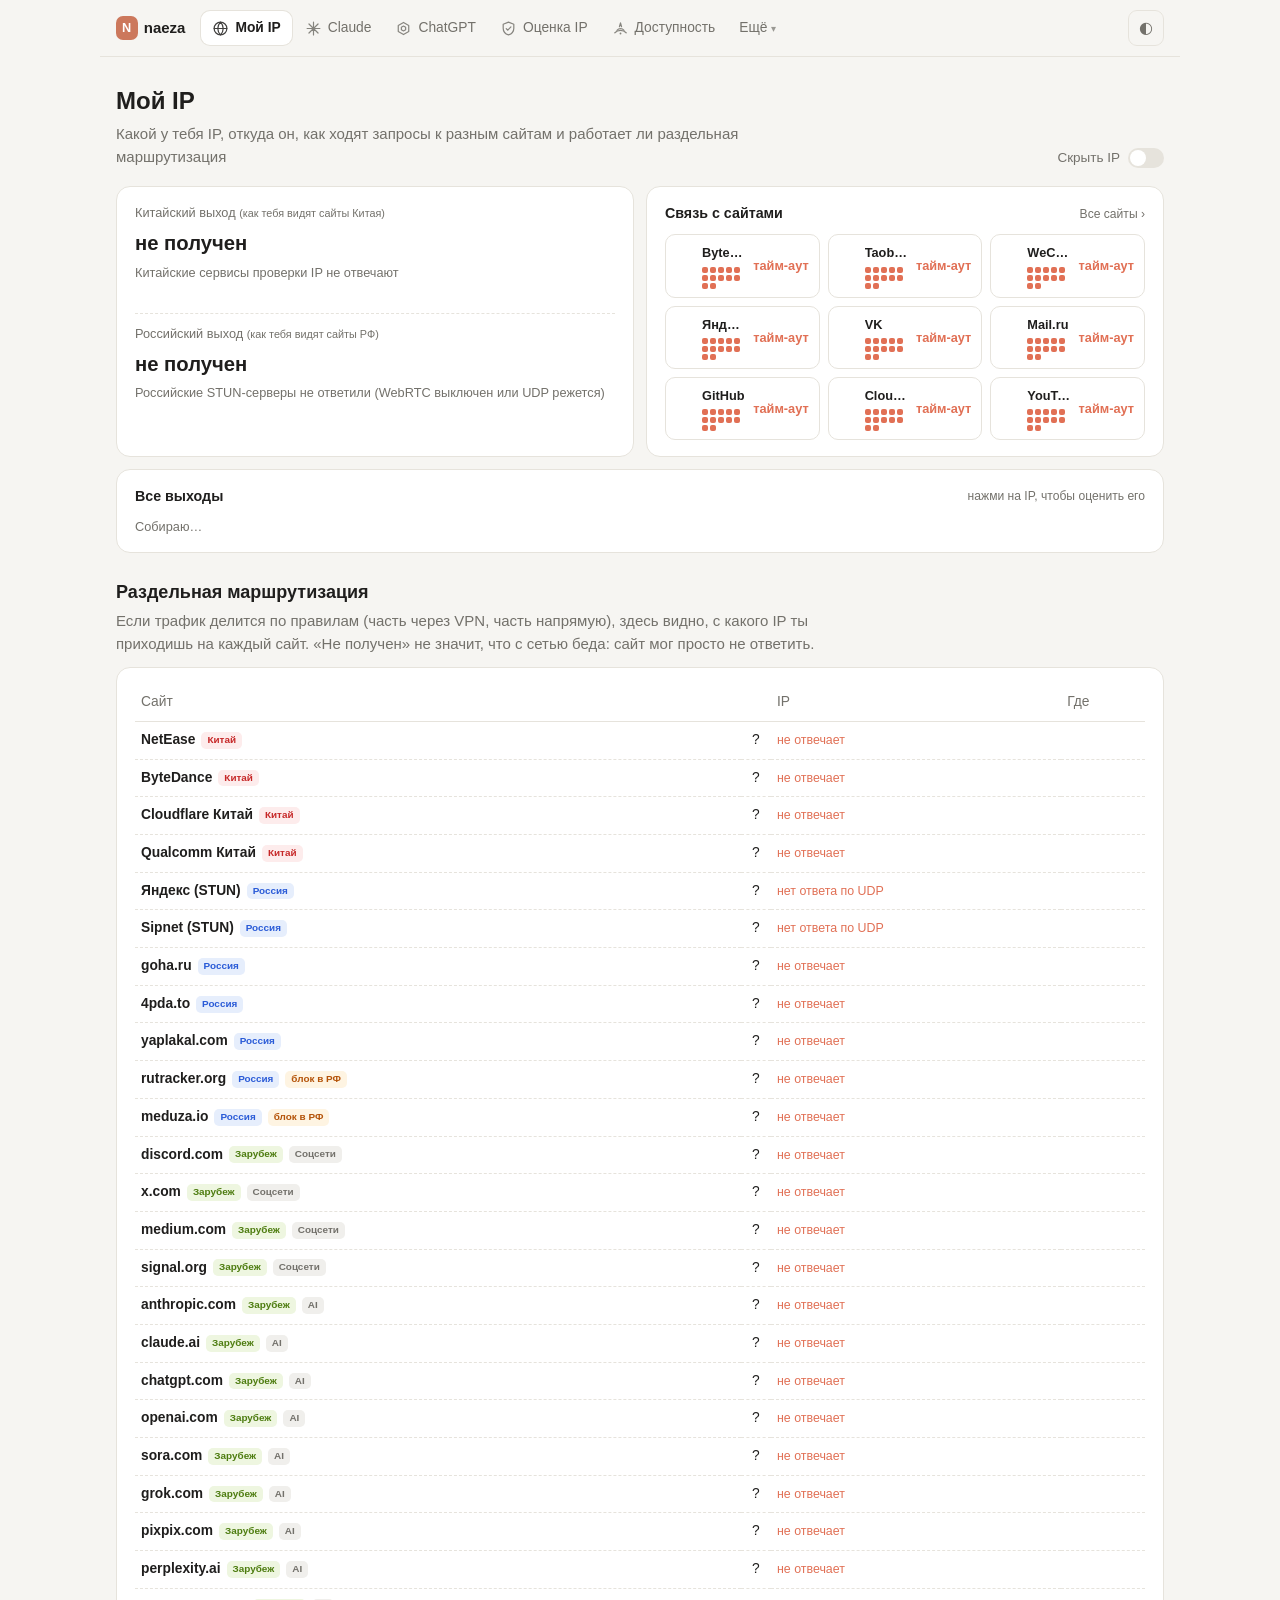
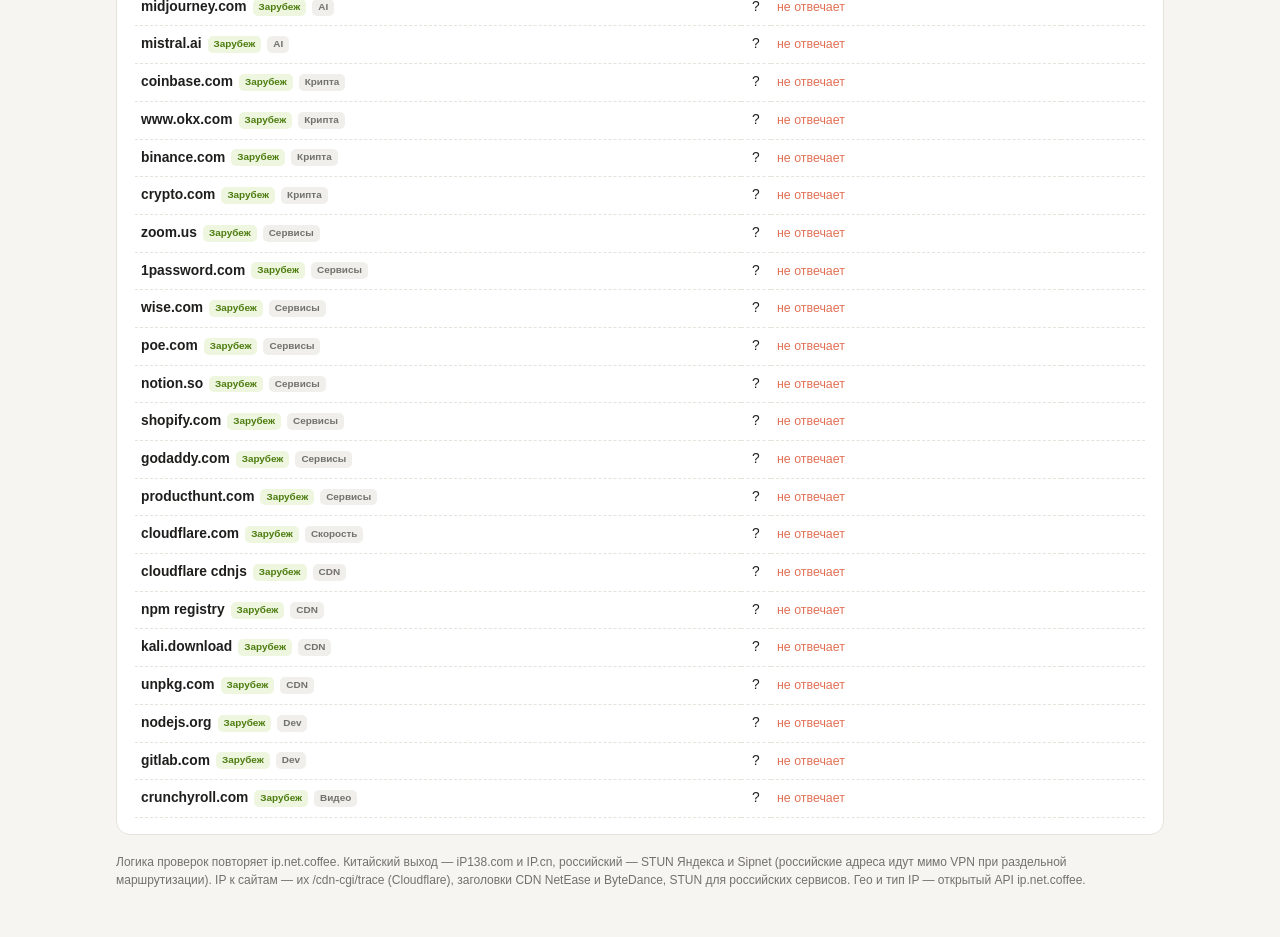
==== commit 0d11bdf9: "Доделаны все вкладки, новая шапка с иконками, новости с переводом, мобильная вёрстка, бренд naeza Co" ====
--- a/index.html
+++ b/index.html
@@ -6,7 +6,7 @@
 <meta name="robots" content="noindex, nofollow">
 <meta name="theme-color" content="#cc785c">
 <title>Мой IP — проверка</title>
-<link rel="icon" href="data:image/svg+xml,%3Csvg xmlns='http://www.w3.org/2000/svg' viewBox='0 0 32 32'%3E%3Crect width='32' height='32' rx='8' fill='%23cc785c'/%3E%3Ctext x='16' y='22' font-size='16' text-anchor='middle' fill='white' font-family='Arial' font-weight='700'%3EIP%3C/text%3E%3C/svg%3E">
+<link rel="icon" href="data:image/svg+xml,%3Csvg xmlns='http://www.w3.org/2000/svg' viewBox='0 0 32 32'%3E%3Crect width='32' height='32' rx='8' fill='%23cc785c'/%3E%3Ctext x='16' y='22' font-size='16' text-anchor='middle' fill='white' font-family='Arial' font-weight='700'%3EN%3C/text%3E%3C/svg%3E">
 <link rel="stylesheet" href="common/site.css">
 <script src="common/site.js"></script>
 <style>
--- a/common/site.css
+++ b/common/site.css
@@ -65,14 +65,54 @@
 .foot{color:var(--muted);font-size:.8em;margin-top:18px}
 @media (max-width:860px){.ip-row,.grid3{grid-template-columns:1fr}.grid2{grid-template-columns:1fr}}
 
-/* ===== Меню и тема ===== */
-.nav{display:flex;align-items:center;gap:4px;flex-wrap:wrap;margin:0 0 18px;padding-bottom:10px;border-bottom:1px solid var(--border)}
-.nav a{color:var(--muted);text-decoration:none;padding:5px 9px;border-radius:8px;font-size:.92em;white-space:nowrap}
-.nav a:hover{color:var(--text);background:var(--neutral-bg)}
-.nav a.active{color:var(--text);background:var(--card);border:1px solid var(--border);font-weight:600}
-.nav .spacer{flex:1}
-.theme-btn{background:none;border:1px solid var(--border);border-radius:8px;color:var(--muted);font:inherit;font-size:.85em;padding:4px 10px;cursor:pointer}
-@media (max-width:700px){.nav{flex-wrap:nowrap;overflow-x:auto;scrollbar-width:none}.nav::-webkit-scrollbar{display:none}}
+/* ===== Шапка ===== */
+.nav{position:sticky;top:0;z-index:50;display:flex;align-items:center;gap:6px;margin:-24px -16px 18px;padding:10px 16px;
+  background:color-mix(in srgb,var(--bg) 88%,transparent);-webkit-backdrop-filter:blur(12px);backdrop-filter:blur(12px);border-bottom:1px solid var(--border)}
+.brand{display:flex;align-items:center;gap:6px;text-decoration:none;color:var(--text);font-weight:800;margin-right:10px;flex:0 0 auto}
+.brand-mark{background:var(--accent);color:#fff;border-radius:7px;padding:2px 6px;font-size:.85em;letter-spacing:.5px}
+.nav-main{display:flex;align-items:center;gap:2px;flex:1;min-width:0}
+.nav-main>a,.nav-more-btn{color:var(--muted);text-decoration:none;padding:7px 11px;border-radius:9px;font:inherit;font-size:.92em;white-space:nowrap;background:none;border:0;cursor:pointer}
+.nav-main>a:hover,.nav-more-btn:hover{color:var(--text);background:var(--neutral-bg)}
+.nav-main>a.active,.nav-more-btn.active{color:var(--text);background:var(--card);box-shadow:0 0 0 1px var(--border);font-weight:600}
+.nav-more{position:relative}
+.caret{font-size:.75em;opacity:.7}
+.nav-more-menu{display:none;position:absolute;top:calc(100% + 6px);left:0;min-width:190px;background:var(--card);border:1px solid var(--border);border-radius:12px;padding:6px;box-shadow:0 10px 30px rgba(0,0,0,.12)}
+.nav-more.open .nav-more-menu{display:grid}
+.nav-more-menu a{color:var(--text);text-decoration:none;padding:8px 10px;border-radius:8px;font-size:.92em}
+.nav-more-menu a:hover{background:var(--neutral-bg)}
+.nav-more-menu a.active{background:var(--neutral-bg);font-weight:600}
+.theme-btn{flex:0 0 auto;width:36px;height:36px;background:none;border:1px solid var(--border);border-radius:9px;color:var(--muted);font:inherit;font-size:1.05em;cursor:pointer}
+.theme-btn:hover{color:var(--text)}
+.nav-cur,.nav-burger,.nav-sheet{display:none}
+@media (max-width:760px){
+  .nav-main{display:none}
+  .nav-cur{display:block;flex:1;min-width:0;font-weight:600;white-space:nowrap;overflow:hidden;text-overflow:ellipsis}
+  .nav-burger{display:flex;flex-direction:column;justify-content:center;gap:4px;width:40px;height:36px;padding:0 10px;background:none;border:1px solid var(--border);border-radius:9px;cursor:pointer}
+  .nav-burger span{display:block;height:2px;border-radius:1px;background:var(--text);transition:.2s}
+  .sheet-open .nav-burger span:nth-child(1){transform:translateY(6px) rotate(45deg)}
+  .sheet-open .nav-burger span:nth-child(2){opacity:0}
+  .sheet-open .nav-burger span:nth-child(3){transform:translateY(-6px) rotate(-45deg)}
+  .nav-sheet{position:absolute;left:0;right:0;top:100%;grid-template-columns:repeat(3,minmax(0,1fr));gap:6px;padding:10px 16px 14px;
+    background:var(--bg);border-bottom:1px solid var(--border);box-shadow:0 14px 30px rgba(0,0,0,.15)}
+  .sheet-open .nav-sheet{display:grid}
+  .nav-sheet a{display:flex;align-items:center;justify-content:center;text-align:center;min-height:44px;padding:6px;border-radius:10px;
+    background:var(--card);border:1px solid var(--border);color:var(--text);text-decoration:none;font-size:.88em;overflow-wrap:anywhere}
+  .nav-sheet a.active{border-color:var(--accent);color:var(--accent);font-weight:600}
+}
+.ico{width:17px;height:17px;flex:0 0 auto}
+.nav-main>a,.nav-more-menu a{display:flex;align-items:center;gap:6px}
+.nav-main>a .ico{opacity:.85}
+.nav-cur{display:none;align-items:center;gap:7px}
+.nav-cur .ico{color:var(--accent)}
+@media (max-width:760px){.nav-cur{display:flex}.nav-sheet a{flex-direction:column;gap:4px}.nav-sheet .ico{width:21px;height:21px;color:var(--accent)}.nav-sheet a.active .ico{color:inherit}}
+@media (min-width:761px) and (max-width:1000px){.nav-main>a span{display:none}.nav-main>a.active span{display:inline}}
+/* ===== Мобильная страховка: ничего не раздвигает страницу ===== */
+html,body{max-width:100%;overflow-x:clip}
+.risk-value,.ip-addr,.ip-geo,.card,.tbl td{overflow-wrap:anywhere}
+img,svg,video,canvas,iframe{max-width:100%}
+pre,code{white-space:pre-wrap;overflow-wrap:anywhere}
+.tbl-wrap,.table-wrap{max-width:100%;overflow-x:auto;-webkit-overflow-scrolling:touch}
+@media (max-width:560px){.container{padding:24px 12px 40px}.nav{margin:-24px -12px 14px;padding:8px 12px}.card{padding:14px}.risk-row{gap:8px}.risk-label{flex-shrink:1}}
 /* ===== Общие элементы ===== */
 .input{flex:1;min-width:0;background:var(--card);color:var(--text);border:1px solid var(--border);border-radius:10px;padding:10px 12px;font:inherit}
 .btn-primary{background:var(--accent);color:#fff;border:0;border-radius:10px;padding:10px 18px;font:inherit;font-weight:600;cursor:pointer}
